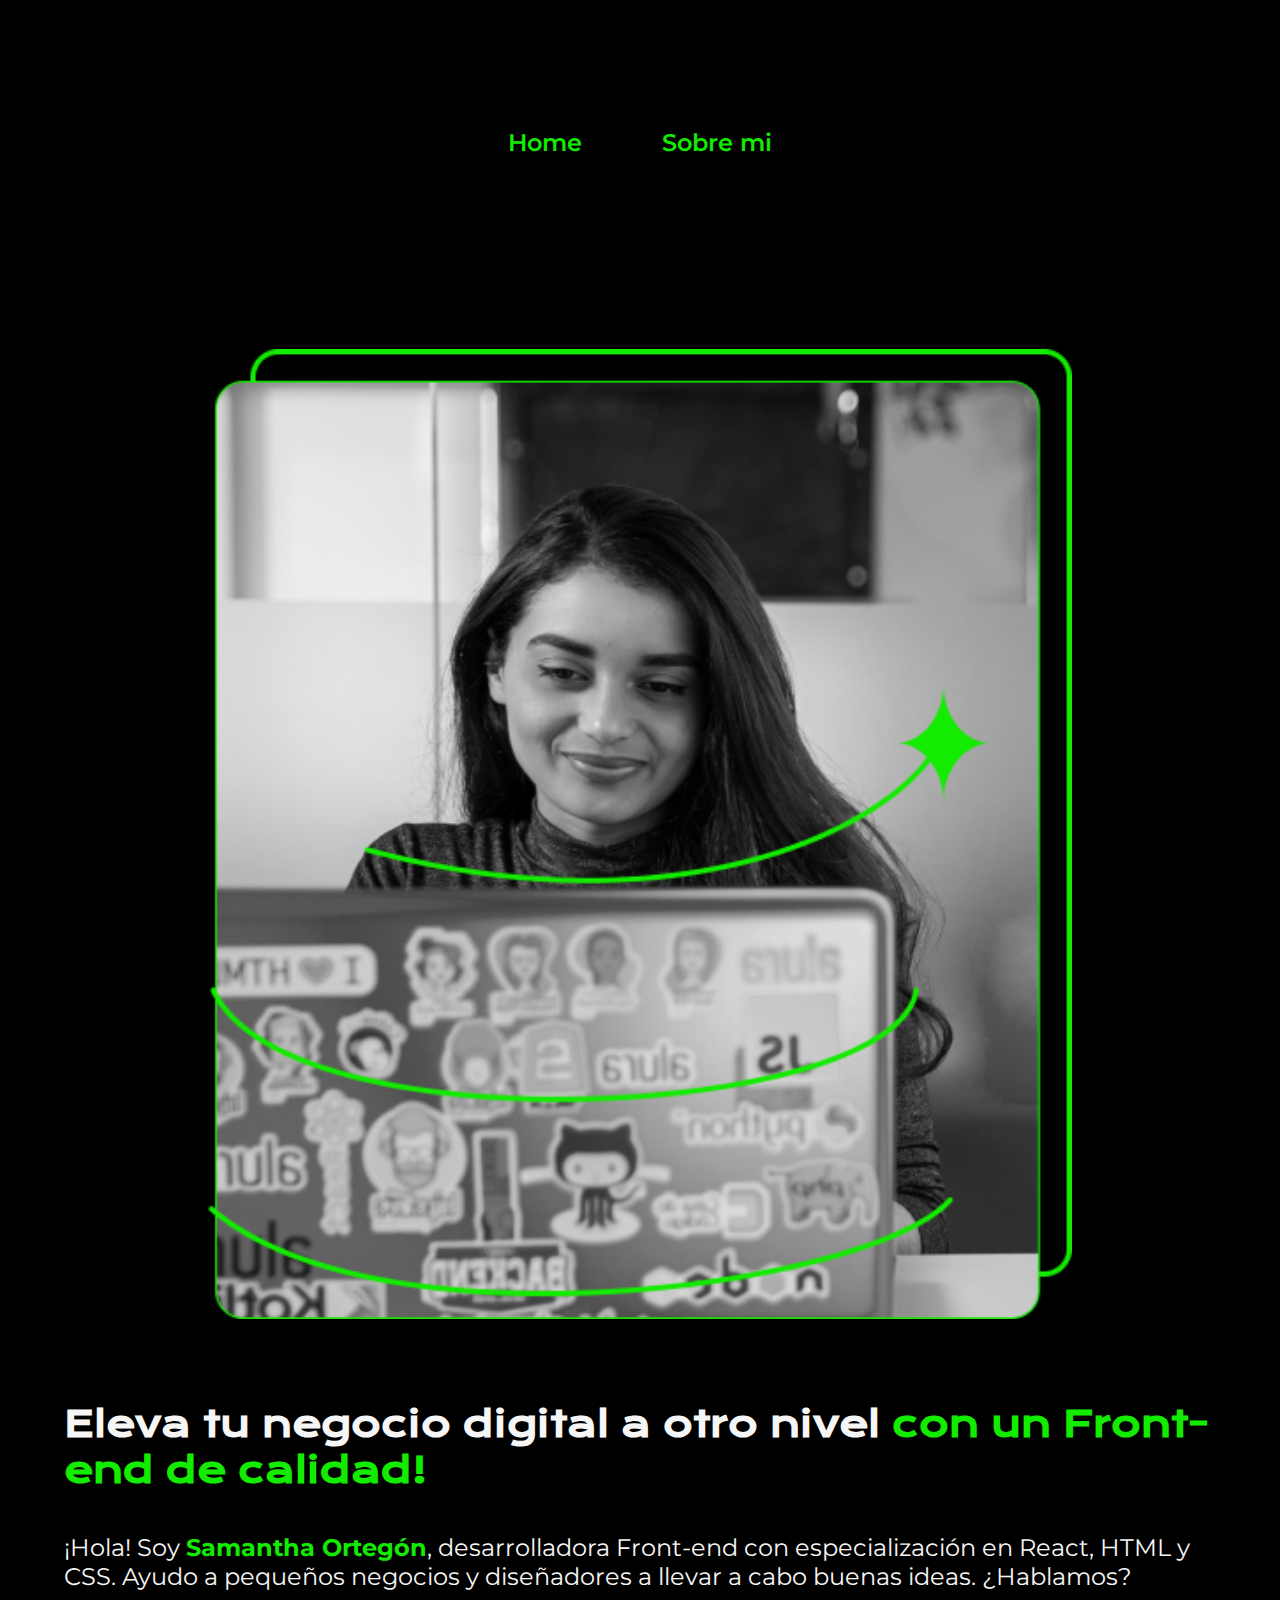
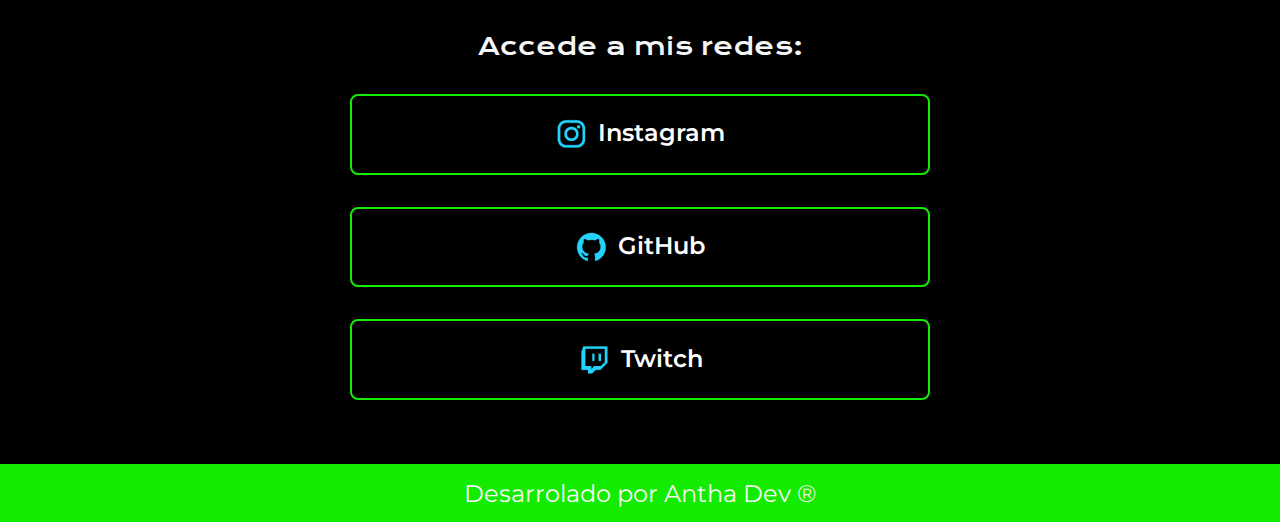
==== index.html @ 4995da8b "Initial commit" ====
<!DOCTYPE html>
<html lang="es">
<head>
    <meta charset="UTF-8">
    <meta name="viewport" content="width=device-width, initial-scale=1.0">
    <title>Portafolio - Antha</title>
    <link rel="stylesheet" href="styles/style.css">
</head>
<body>
    <header class="header">
        <nav class="header_menu">
            <a class="header_menu_link" href="index.html">Home</a>
            <a class="header_menu_link" href="about.html">Sobre mi</a>
        </nav>
    </header>
    <main class="presentacion">
        <section class="presentacion_contenido">
            <h1 class="presentacion_contenido_titulo">
                Eleva tu negocio digital a otro nivel <strong>con un Front-end de calidad!</strong>
            </h1>
                
            <p class="presentacion_contenido_texto">
                ¡Hola! Soy <strong class="name"> Samantha Ortegón</strong>, desarrolladora Front-end con especialización en React, HTML y CSS. Ayudo a pequeños negocios y diseñadores a llevar a cabo buenas ideas. ¿Hablamos?
            </p>
        <div class="presentacion_enlaces">
            <h2 class="presentacion_enlaces_subtitulo"> Accede a mis redes:</h2>
            <a class="presentacion_enlaces_boton" href="https://www.instagram.com/aantha.sam"> <img src="assets\instagram.png" alt="Logo"> Instagram</a>
            <a class="presentacion_enlaces_boton" href="https://github.com/ortegons"> <img src="assets\github.png" alt="Logo GitHub"> GitHub</a>
            <a class="presentacion_enlaces_boton" href="https://github.com/ortegons"> <img src="assets/twitch.png" alt="Logo Twitch"> Twitch</a>
        </div>
        </section>
        <img class="imagen_presentacion" src="assets/Imagem.png" alt="Imagen persona en computador">
    </main>
    <footer class="footer">
        <p>Desarrolado por Antha Dev ® </p>
    </footer>
</body>
</html>
---- styles/style.css ----
@import url('https://fonts.googleapis.com/css2?family=Krona+One&family=Montserrat&display=swap');
*{
    padding: 0;
    margin: 0;
}

:root{
    --color-primario: #13EB00;
    --color-secundario: #B000E6;
    --color-secundario-acento: #272727;

}

.header{
    padding: 2% 0% 0% 15%;

}

.header_menu{
    display: flex;
    gap: 80px;

}

.header_menu_link{
    font-size: 1.5rem;
    font-family: "Montserrat", sans-serif;
    font-weight: 600;
    color: var(--color-primario);
    text-decoration: none;
   
}

.header_menu_link:hover{
    color: var(--color-secundario);

}


body {
    background-color: #000000 ;
    color: #f6f6f6;
    box-sizing: border-box;
}
strong {
    color: var(--color-primario);
}

.name{
    color: var(--color-primario) ;
}

.presentacion{
    display: flex;
    align-items: center;
    padding: 4% 15%;
    gap: 82px;
    justify-content: space-between;;
}

.presentacion_contenido{
    width: 50%;
    display: flex;
    flex-direction: column;
    gap: 40px;
   
}

.presentacion_contenido_titulo{
    font-family: 'Krona One', sans-serif;
    font-size: 2.25rem;
}

.presentacion_contenido_texto{
    font-size: 1.5rem;
    font-family: "Montserrat", sans-serif;
}

.presentacion_enlaces{
    display: flex;
    justify-content: space-between;
    flex-direction: column;
    align-items: center;
    gap: 2rem;
}

.presentacion_enlaces_boton{
    width: 50%;
    background-color: #000000;
    text-align: center;
    padding: 1.4rem 0;
    font-family: "Montserrat", sans-serif;
    font-size: 1.5rem;
    font-weight: 600;
    text-decoration: none;
    color: #ffffff;
    border: 2px solid var(--color-primario);
    border-radius: 8px;
    display: flex;
    gap: 10px;
    justify-content: center;
}

.presentacion_enlaces_boton:hover{
    background-color: var(--color-secundario-acento);
    border: 2px solid var(--color-secundario);


}
.presentacion_enlaces_subtitulo{
    font-family: 'Krona One', sans-serif;
    font-size: 1.5rem;
    font-weight: 400;
}

.footer{
    background-color: var(--color-primario);
    padding: 0.9rem;
    font-family: "Montserrat", sans-serif;
    font-size: 1.5rem;
    text-align: center;
}

.imagen_presentacion{
    width: 50%;
}

@media (max-width: 1400px){
    .presentacion{
        flex-direction: column-reverse;
        padding: 5%;
    }

    .presentacion_contenido{
        width: auto;
    }
    .imagen_presentacion{
        width: 75%;
    }

    .header{
        padding: 10%;
    }

    .header_menu{
        justify-content: center;
    }
}
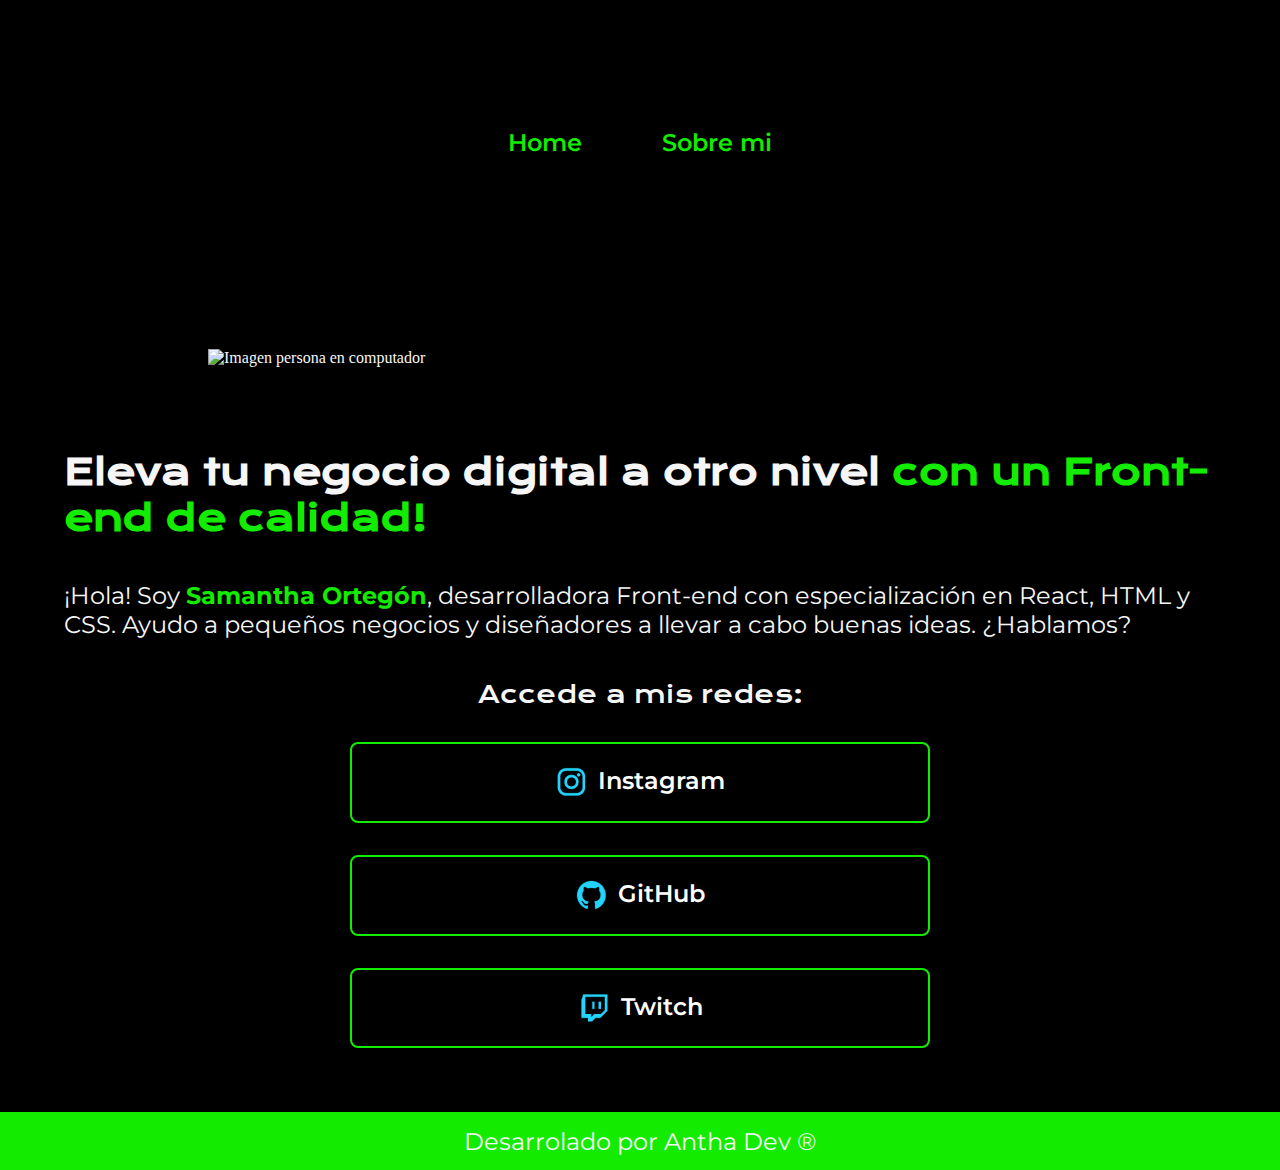
==== commit 01011353: "Update Picture" ====
--- a/index.html
+++ b/index.html
@@ -29,7 +29,7 @@
             <a class="presentacion_enlaces_boton" href="https://github.com/ortegons"> <img src="assets/twitch.png" alt="Logo Twitch"> Twitch</a>
         </div>
         </section>
-        <img class="imagen_presentacion" src="assets/Imagem.png" alt="Imagen persona en computador">
+        <img class="imagen_presentacion" src="assets/Imagem.jpg" alt="Imagen persona en computador">
     </main>
     <footer class="footer">
         <p>Desarrolado por Antha Dev ® </p>
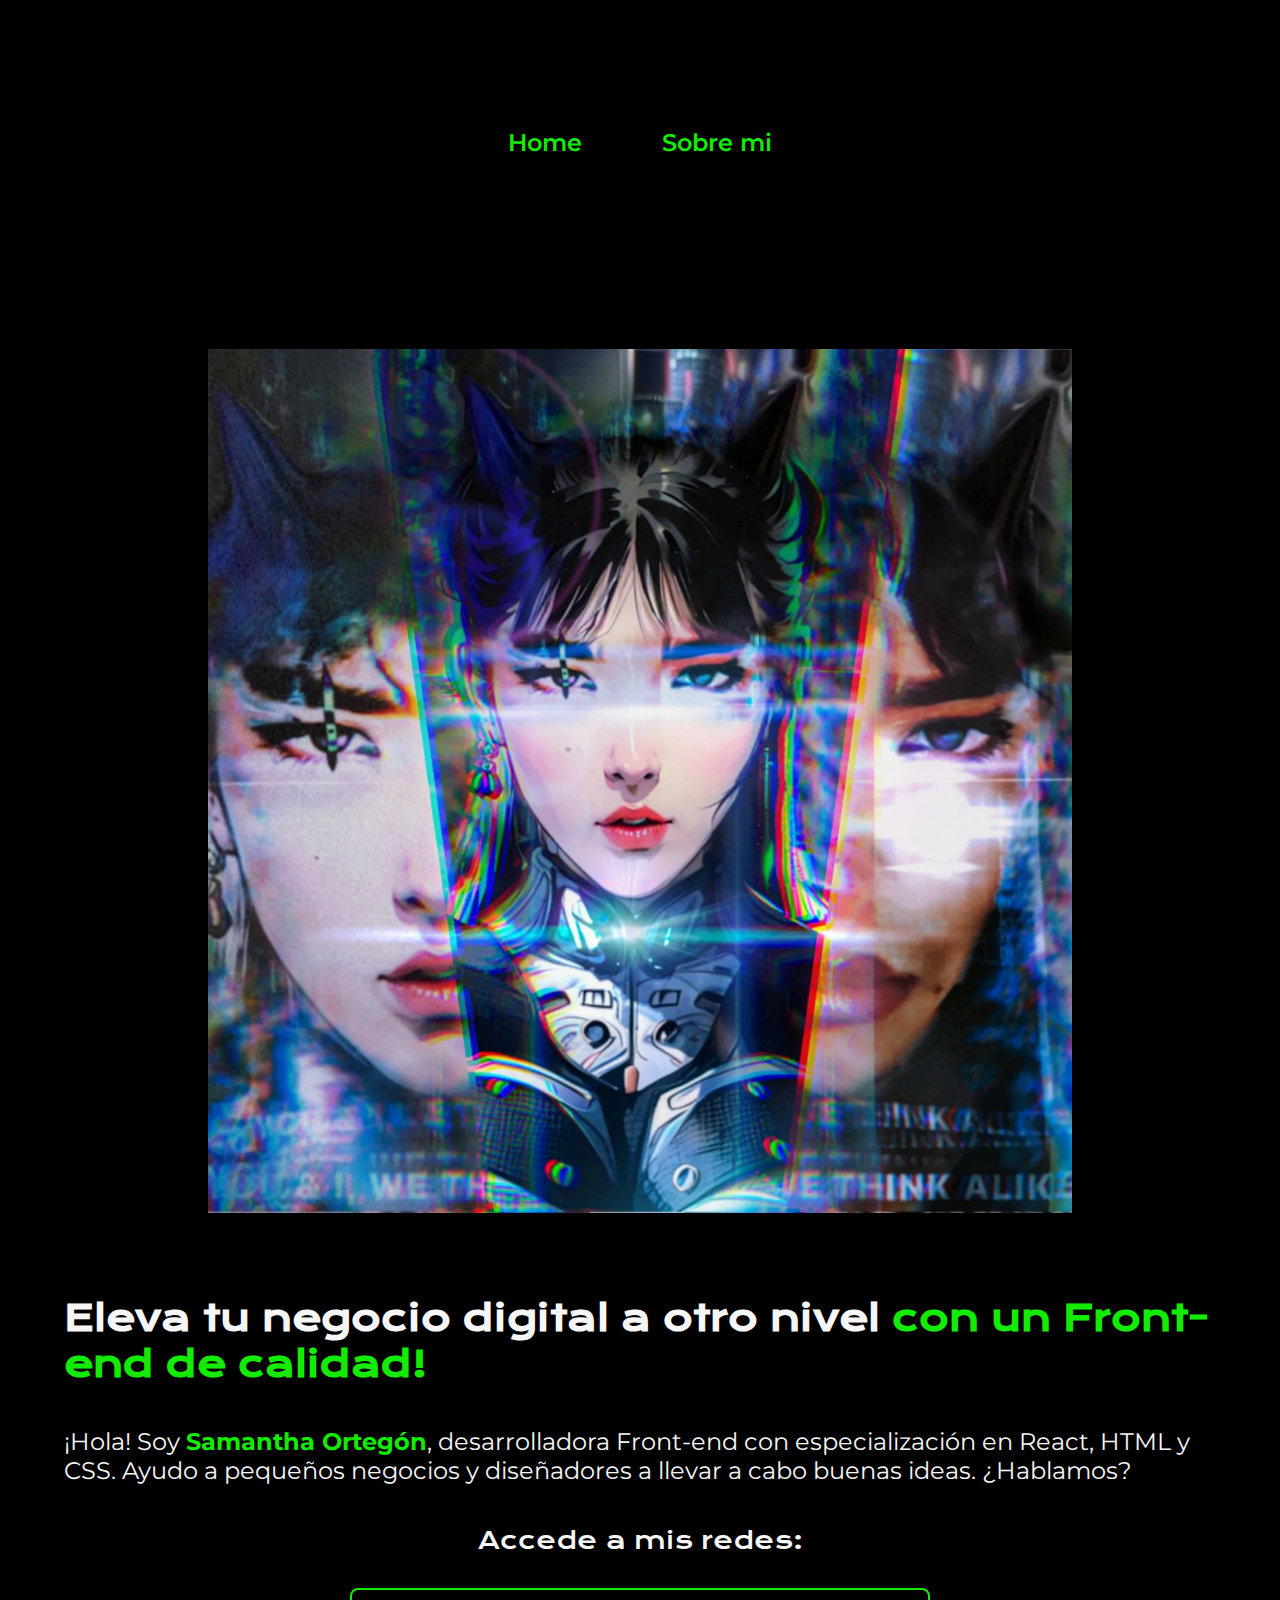
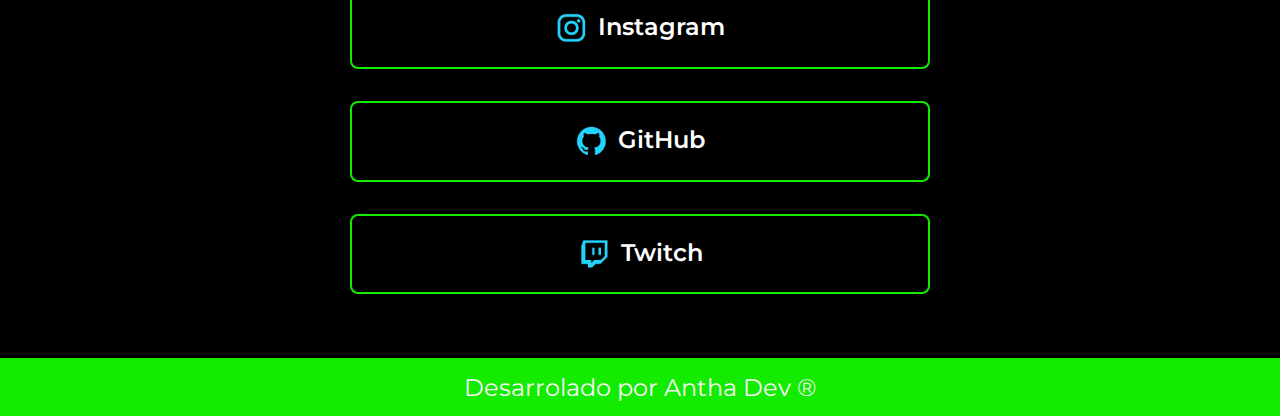
==== commit 1cb393db: "fix image" ====
--- a/index.html
+++ b/index.html
@@ -29,8 +29,8 @@
             <a class="presentacion_enlaces_boton" href="https://github.com/ortegons"> <img src="assets/twitch.png" alt="Logo Twitch"> Twitch</a>
         </div>
         </section>
-        <img class="imagen_presentacion" src="assets/Imagem.jpg" alt="Imagen persona en computador">
-    </main>
+        <img class="imagen_presentacion" src="assets/imagem.jpg" alt="Imagen persona en computador">
+    </main> 
     <footer class="footer">
         <p>Desarrolado por Antha Dev ® </p>
     </footer>
